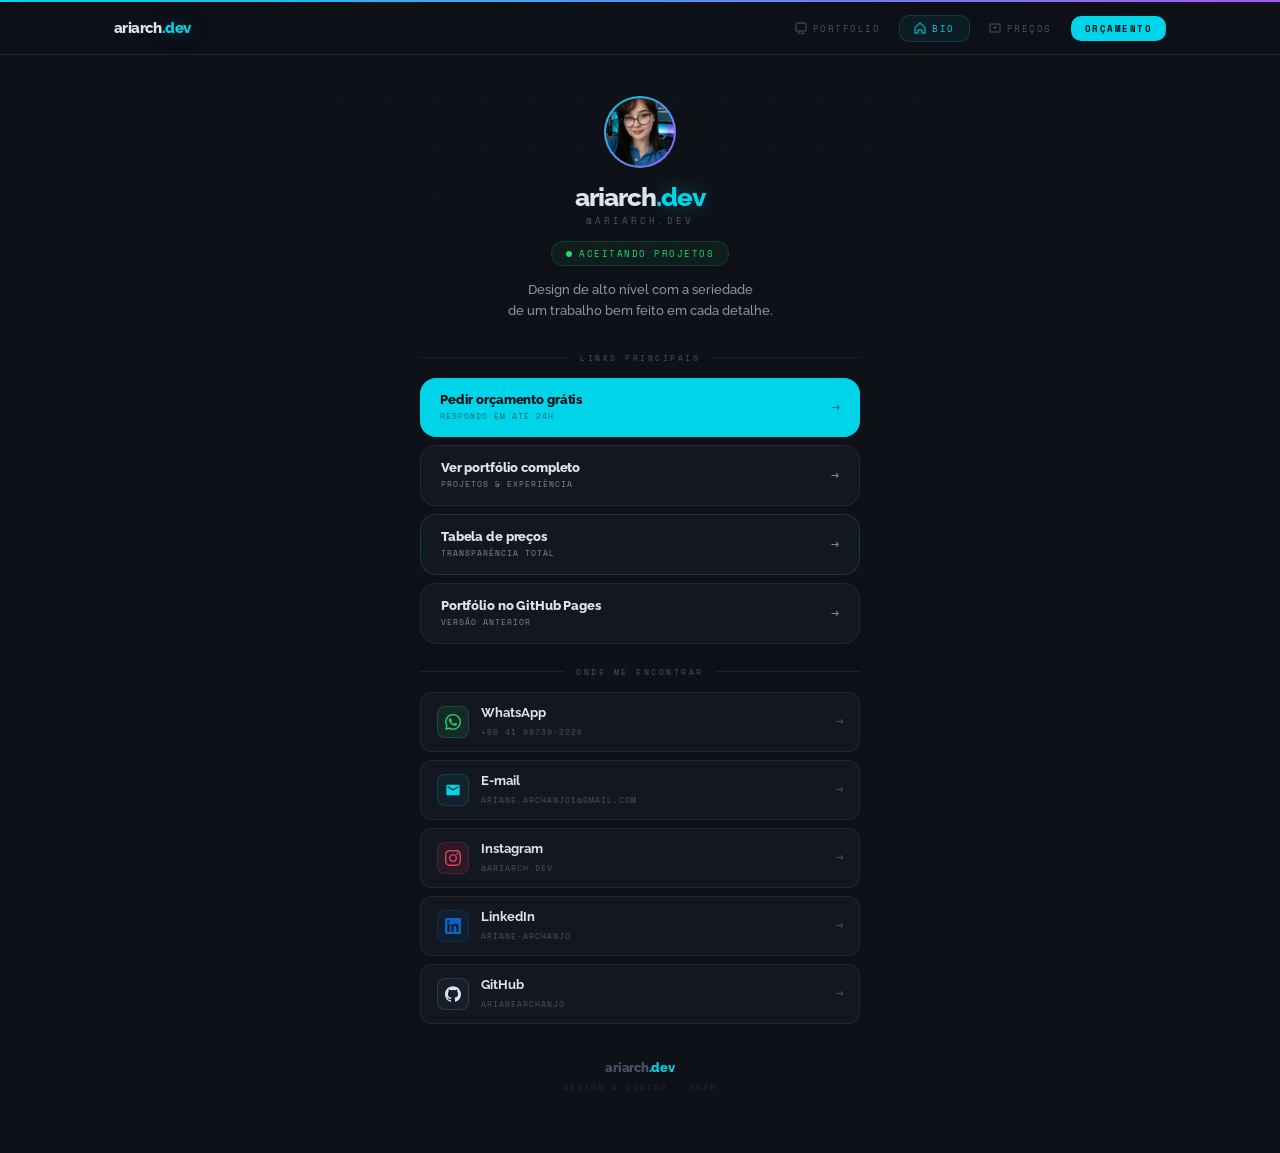
==== pages/bio.html @ aaab0194 "Initial commit" ====
<!DOCTYPE html>
<html lang="pt-BR">
<head>
<meta charset="UTF-8">
<meta name="viewport" content="width=device-width, initial-scale=1.0">
<title>ariarch.dev — Bio & Links</title>
<meta name="description" content="Ariane Archanjo — desenvolvedora front-end. Links, contatos e redes sociais.">
<link rel="preconnect" href="https://fonts.googleapis.com">
<link rel="preconnect" href="https://fonts.gstatic.com" crossorigin>
<link href="https://fonts.googleapis.com/css2?family=Raleway:wght@400;500;600;700;800&family=Space+Mono:ital,wght@0,400;0,700;1,400&display=swap" rel="stylesheet">
<link rel="stylesheet" href="../assets/css/shared.css">
<style>
.page {
  max-width: 480px;
  margin: 0 auto;
  padding: calc(54px + 2px + 40px) 20px 60px;
  position: relative; z-index: 1;
  min-height: 100vh;
  display: flex; flex-direction: column;
}

/* PROFILE */
.profile {
  text-align: center;
  padding-bottom: 8px;
  animation: up 0.5s var(--ease) both;
}
.avatar-ring {
  width: 72px; height: 72px; border-radius: 50%;
  background: linear-gradient(135deg, var(--cyan), var(--violet));
  padding: 2px; margin: 0 auto 16px;
  display: flex; align-items: center; justify-content: center;
}
.avatar-inner {
  width: 100%; height: 100%; border-radius: 50%;
  background: var(--bg2);
  display: flex; align-items: center; justify-content: center;
  font-family: var(--font-head); font-size: 22px; font-weight: 800;
  color: var(--cyan); letter-spacing: -0.04em;
}
.profile-name { font-family: var(--font-head); font-size: 26px; font-weight: 800; letter-spacing: -0.04em; color: var(--text); line-height: 1; margin-bottom: 4px; }
.profile-name .ext { color: var(--cyan); text-shadow: 0 0 24px rgba(0,212,232,0.4); }
.profile-handle { font-family: var(--font-mono); font-size: 9px; letter-spacing: 3px; text-transform: uppercase; color: var(--text-mute); margin-bottom: 14px; }
.status-pill {
  display: inline-flex; align-items: center; gap: 7px;
  background: var(--green-bg); border: 1px solid var(--green-bd);
  padding: 5px 14px; border-radius: 50px;
  font-family: var(--font-mono); font-size: 9px; letter-spacing: 1.5px; text-transform: uppercase;
  color: var(--green); margin-bottom: 14px;
}
.pulse { width: 6px; height: 6px; background: var(--green); border-radius: 50%; animation: blink 2s ease-in-out infinite; }
@keyframes blink { 0%,100%{box-shadow:0 0 0 0 rgba(34,217,112,0.5)} 50%{box-shadow:0 0 0 5px rgba(34,217,112,0)} }
.profile-tagline { font-family: var(--font-head); font-size: 13px; font-weight: 500; color: var(--text-dim); line-height: 1.6; }

/* SEP */
.sep { display: flex; align-items: center; gap: 12px; margin: 22px 0 14px; animation: up 0.5s var(--ease) 0.08s both; }
.sep::before, .sep::after { content: ''; flex: 1; height: 1px; background: var(--border); }
.sep-label { font-family: var(--font-mono); font-size: 8px; letter-spacing: 2.5px; text-transform: uppercase; color: var(--text-mute); white-space: nowrap; }

/* CTAS */
.ctas { display: flex; flex-direction: column; gap: 8px; margin-bottom: 0; animation: up 0.5s var(--ease) 0.12s both; }
.btn-link {
  display: flex; align-items: center; justify-content: space-between;
  padding: 15px 20px; border-radius: 16px; text-decoration: none; border: none;
  font-family: var(--font-head);
  transition: transform 0.18s var(--ease), box-shadow 0.18s; cursor: pointer;
}
.btn-link:active { transform: scale(0.98) !important; }
.btn-primary   { background: var(--cyan); color: #08111a; }
.btn-primary:hover   { transform: translateY(-2px); box-shadow: 0 8px 30px var(--cyan-glow); }
.btn-secondary { background: var(--bg2); border: 1px solid var(--violet-bd); color: var(--text); }
.btn-secondary:hover { transform: translateY(-2px); background: var(--violet-bg); }
.btn-green     { background: var(--bg2); border: 1px solid var(--green-bd); color: var(--text); }
.btn-green:hover     { transform: translateY(-2px); background: var(--green-bg); }
.btn-dim       { background: var(--bg2); border: 1px solid var(--border); color: var(--text); }
.btn-dim:hover       { transform: translateY(-2px); border-color: var(--cyan-bd); background: var(--cyan-bg); }
.btn-inner { display: flex; flex-direction: column; gap: 1px; }
.btn-title { font-size: 13px; font-weight: 800; letter-spacing: -0.01em; line-height: 1; }
.btn-sub { font-family: var(--font-mono); font-size: 8px; font-weight: 400; letter-spacing: 1px; text-transform: uppercase; opacity: 0.55; margin-top: 3px; }
.btn-arrow { font-family: var(--font-mono); font-size: 13px; opacity: 0.6; flex-shrink: 0; }

/* SOCIALS */
.socials-section { animation: up 0.5s var(--ease) 0.16s both; }
.socials-grid { display: grid; grid-template-columns: repeat(4, 1fr); gap: 8px; }
.soc {
  aspect-ratio: 1;
  background: var(--bg2); border: 1px solid var(--border);
  display: flex; flex-direction: column; align-items: center; justify-content: center; gap: 5px;
  text-decoration: none; color: var(--text-mute);
  transition: border-color 0.2s, color 0.2s, transform 0.18s, background 0.2s;
  border-radius: 14px;
}
.soc:hover { color: var(--cyan); border-color: var(--cyan-bd); background: var(--cyan-bg); transform: translateY(-3px); }
.soc svg { width: 18px; height: 18px; fill: currentColor; }
.soc span { font-family: var(--font-mono); font-size: 7px; letter-spacing: 1px; text-transform: uppercase; opacity: 0.7; }

/* CONTACT LIST */
.contact-list { display: flex; flex-direction: column; gap: 8px; animation: up 0.5s var(--ease) 0.2s both; }
.contact-row {
  display: flex; align-items: center; gap: 12px;
  background: var(--bg2); border: 1px solid var(--border);
  border-radius: 12px; padding: 12px 16px; text-decoration: none;
  transition: border-color 0.2s, background 0.2s, transform 0.18s;
}
.contact-row:hover { border-color: var(--cyan-bd); background: var(--cyan-bg); transform: translateX(4px); }
.contact-icon { width: 32px; height: 32px; flex-shrink: 0; border-radius: 8px; display: flex; align-items: center; justify-content: center; }
.contact-icon.wa   { background: rgba(34,217,112,0.10); color: #22d970; border: 1px solid rgba(34,217,112,0.2); }
.contact-icon.mail { background: var(--cyan-bg); color: var(--cyan); border: 1px solid var(--cyan-bd); }
.contact-icon.li   { background: rgba(10,102,194,0.10); color: #0a66c2; border: 1px solid rgba(10,102,194,0.2); }
.contact-icon.gh   { background: var(--bg3); color: var(--text); border: 1px solid var(--border-hi); }
.contact-icon.ig   { background: rgba(228,64,95,0.10); color: #e4405f; border: 1px solid rgba(228,64,95,0.2); }
.contact-text { flex: 1; }
.contact-text strong { display: block; font-family: var(--font-head); font-size: 13px; font-weight: 700; color: var(--text); }
.contact-text span { font-family: var(--font-mono); font-size: 8px; color: var(--text-mute); letter-spacing: 1px; text-transform: uppercase; }
.contact-arrow { font-family: var(--font-mono); font-size: 12px; color: var(--text-mute); transition: color 0.2s, transform 0.2s; }
.contact-row:hover .contact-arrow { color: var(--cyan); transform: translateX(3px); }

/* FOOTER */
.footer { margin-top: auto; padding-top: 36px; display: flex; flex-direction: column; align-items: center; gap: 6px; text-align: center; animation: up 0.5s var(--ease) 0.28s both; }
.footer-logo { font-family: var(--font-head); font-size: 13px; font-weight: 800; letter-spacing: -0.02em; color: var(--text-mute); }
.footer-logo .ext { color: var(--cyan); }
.footer-note { font-family: var(--font-mono); font-size: 8px; letter-spacing: 2px; text-transform: uppercase; color: var(--text-mute); opacity: 0.4; }

@keyframes up { from{opacity:0;transform:translateY(14px)} to{opacity:1;transform:translateY(0)} }
</style>
</head>
<body>

<nav class="site-nav" role="navigation" aria-label="Navegação principal">
  <div class="site-nav__inner">
    <a href="../index.html" class="site-nav__logo">ariarch<span class="ext">.dev</span></a>
    <ul class="site-nav__links" id="navLinks" role="list">
      <li><a href="../index.html" data-page="portfolio"><svg class="nav-icon" viewBox="0 0 12 12" fill="none" stroke="currentColor" stroke-width="1.4"><rect x="1" y="1" width="10" height="8" rx="1"/><path d="M4 10v2M8 10v2M2 12h8"/></svg>Portfólio</a></li>
      <li><a href="bio.html" data-page="bio.html"><svg class="nav-icon" viewBox="0 0 12 12" fill="none" stroke="currentColor" stroke-width="1.4"><path d="M1 5.5L6 1l5 4.5V11H8V8H4v3H1z"/></svg>Bio</a></li>
      <li><a href="precos.html" data-page="precos.html"><svg class="nav-icon" viewBox="0 0 12 12" fill="none" stroke="currentColor" stroke-width="1.4"><rect x="1" y="2" width="10" height="8" rx="1"/><path d="M4 5.5h4M6 4v3"/></svg>Preços</a></li>
      <li><a href="https://wa.me/5541997392226?text=Oi!%20Vi%20seu%20Instagram%20e%20quero%20um%20orçamento" class="site-nav__cta" target="_blank" rel="noopener">Orçamento</a></li>
    </ul>
    <button class="site-nav__hamburger" id="navHamburger" aria-label="Menu" aria-expanded="false">
      <span></span><span></span><span></span>
    </button>
  </div>
</nav>

<div class="page">

  <div class="profile">
    <div class="avatar-ring"><img src="../assets/img/perfil.jpeg" alt="Ariane Archanjo" class="avatar-inner" style="object-fit: cover;"></div>
    <div class="profile-name">ariarch<span class="ext">.dev</span></div>
    <div class="profile-handle">@ariarch.dev</div>
    <div class="status-pill"><div class="pulse"></div>aceitando projetos</div>
    <p class="profile-tagline">Design de alto nível com a seriedade<br>de um trabalho bem feito em cada detalhe.</p>
  </div>

  <div class="sep"><span class="sep-label">links principais</span></div>
  <div class="ctas">
    <a href="https://wa.me/5541997392226?text=Oi!%20Vi%20seu%20Instagram%20e%20quero%20um%20orçamento" class="btn-link btn-primary" target="_blank" rel="noopener">
      <div class="btn-inner"><span class="btn-title">Pedir orçamento grátis</span><span class="btn-sub">respondo em até 24h</span></div>
      <span class="btn-arrow">→</span>
    </a>
    <a href="../index.html" class="btn-link btn-secondary">
      <div class="btn-inner"><span class="btn-title">Ver portfólio completo</span><span class="btn-sub">projetos & experiência</span></div>
      <span class="btn-arrow">→</span>
    </a>
    <a href="precos.html" class="btn-link btn-green">
      <div class="btn-inner"><span class="btn-title">Tabela de preços</span><span class="btn-sub">transparência total</span></div>
      <span class="btn-arrow">→</span>
    </a>
    <a href="https://arianearchanjo.github.io/portifolio-ariane/" class="btn-link btn-dim" target="_blank" rel="noopener">
      <div class="btn-inner"><span class="btn-title">Portfólio no GitHub Pages</span><span class="btn-sub">versão anterior</span></div>
      <span class="btn-arrow">→</span>
    </a>
  </div>

  <div class="sep"><span class="sep-label">onde me encontrar</span></div>
  <div class="contact-list">
    <a href="https://wa.me/5541997392226" class="contact-row" target="_blank" rel="noopener">
      <div class="contact-icon wa"><svg width="16" height="16" viewBox="0 0 24 24" fill="currentColor"><path d="M17.472 14.382c-.297-.149-1.758-.867-2.03-.967-.273-.099-.471-.148-.67.15-.197.297-.767.966-.94 1.164-.173.199-.347.223-.644.075-.297-.15-1.255-.463-2.39-1.475-.883-.788-1.48-1.761-1.653-2.059-.173-.297-.018-.458.13-.606.134-.133.298-.347.446-.52.149-.174.198-.298.298-.497.099-.198.05-.371-.025-.52-.075-.149-.669-1.612-.916-2.207-.242-.579-.487-.5-.669-.51-.173-.008-.371-.01-.57-.01-.198 0-.52.074-.792.372-.272.297-1.04 1.016-1.04 2.479 0 1.462 1.065 2.875 1.213 3.074.149.198 2.096 3.2 5.077 4.487.709.306 1.262.489 1.694.625.712.227 1.36.195 1.871.118.571-.085 1.758-.719 2.006-1.413.248-.694.248-1.289.173-1.413-.074-.124-.272-.198-.57-.347m-5.421 7.403h-.004a9.87 9.87 0 01-5.031-1.378l-.361-.214-3.741.982.998-3.648-.235-.374a9.86 9.86 0 01-1.51-5.26c.001-5.45 4.436-9.884 9.888-9.884 2.64 0 5.122 1.03 6.988 2.898a9.825 9.825 0 012.893 6.994c-.003 5.45-4.437 9.884-9.885 9.884m8.413-18.297A11.815 11.815 0 0012.05 0C5.495 0 .16 5.335.157 11.892c0 2.096.547 4.142 1.588 5.945L.057 24l6.305-1.654a11.882 11.882 0 005.683 1.448h.005c6.554 0 11.89-5.335 11.893-11.893a11.821 11.821 0 00-3.48-8.413z"/></svg></div>
      <div class="contact-text"><strong>WhatsApp</strong><span>+55 41 99739-2226</span></div>
      <span class="contact-arrow">→</span>
    </a>
    <a href="mailto:ariane.archanjo1@gmail.com" class="contact-row">
      <div class="contact-icon mail"><svg width="16" height="16" viewBox="0 0 24 24" fill="currentColor"><path d="M20 4H4c-1.1 0-2 .9-2 2v12c0 1.1.9 2 2 2h16c1.1 0 2-.9 2-2V6c0-1.1-.9-2-2-2zm0 4l-8 5-8-5V6l8 5 8-5v2z"/></svg></div>
      <div class="contact-text"><strong>E-mail</strong><span>ariane.archanjo1@gmail.com</span></div>
      <span class="contact-arrow">→</span>
    </a>
    <a href="https://instagram.com/ariarch.dev" class="contact-row" target="_blank" rel="noopener">
      <div class="contact-icon ig"><svg width="16" height="16" viewBox="0 0 24 24" fill="currentColor"><path d="M12 2.163c3.204 0 3.584.012 4.85.07 3.252.148 4.771 1.691 4.919 4.919.058 1.265.069 1.645.069 4.849 0 3.205-.012 3.584-.069 4.849-.149 3.225-1.664 4.771-4.919 4.919-1.266.058-1.644.07-4.85.07-3.204 0-3.584-.012-4.849-.07-3.26-.149-4.771-1.699-4.919-4.92-.058-1.265-.07-1.644-.07-4.849 0-3.204.013-3.583.07-4.849.149-3.227 1.664-4.771 4.919-4.919 1.266-.057 1.645-.069 4.849-.069zm0-2.163c-3.259 0-3.667.014-4.947.072-4.358.2-6.78 2.618-6.98 6.98-.059 1.281-.073 1.689-.073 4.948 0 3.259.014 3.668.072 4.948.2 4.358 2.618 6.78 6.98 6.98 1.281.058 1.689.072 4.948.072 3.259 0 3.668-.014 4.948-.072 4.354-.2 6.782-2.618 6.979-6.98.059-1.28.073-1.689.073-4.948 0-3.259-.014-3.667-.072-4.947-.196-4.354-2.617-6.78-6.979-6.98-1.281-.059-1.69-.073-4.949-.073zm0 5.838c-3.403 0-6.162 2.759-6.162 6.162s2.759 6.163 6.162 6.163 6.162-2.759 6.162-6.163c0-3.403-2.759-6.162-6.162-6.162zm0 10.162c-2.209 0-4-1.79-4-4 0-2.209 1.791-4 4-4s4 1.791 4 4c0 2.21-1.791 4-4 4zm6.406-11.845c-.796 0-1.441.645-1.441 1.44s.645 1.44 1.441 1.44c.795 0 1.439-.645 1.439-1.44s-.644-1.44-1.439-1.44z"/></svg></div>
      <div class="contact-text"><strong>Instagram</strong><span>@ariarch.dev</span></div>
      <span class="contact-arrow">→</span>
    </a>
    <a href="https://www.linkedin.com/in/ariane-archanjo/" class="contact-row" target="_blank" rel="noopener">
      <div class="contact-icon li"><svg width="16" height="16" viewBox="0 0 24 24" fill="currentColor"><path d="M20.447 20.452h-3.554v-5.569c0-1.328-.027-3.037-1.852-3.037-1.853 0-2.136 1.445-2.136 2.939v5.667H9.351V9h3.414v1.561h.046c.477-.9 1.637-1.85 3.37-1.85 3.601 0 4.267 2.37 4.267 5.455v6.286zM5.337 7.433c-1.144 0-2.063-.926-2.063-2.065 0-1.138.92-2.063 2.063-2.063 1.14 0 2.064.925 2.064 2.063 0 1.139-.925 2.065-2.064 2.065zm1.782 13.019H3.555V9h3.564v11.452zM22.225 0H1.771C.792 0 0 .774 0 1.729v20.542C0 23.227.792 24 1.771 24h20.451C23.2 24 24 23.227 24 22.271V1.729C24 .774 23.2 0 22.222 0h.003z"/></svg></div>
      <div class="contact-text"><strong>LinkedIn</strong><span>ariane-archanjo</span></div>
      <span class="contact-arrow">→</span>
    </a>
    <a href="https://github.com/arianearchanjo" class="contact-row" target="_blank" rel="noopener">
      <div class="contact-icon gh"><svg width="16" height="16" viewBox="0 0 24 24" fill="currentColor"><path d="M12 .297c-6.63 0-12 5.373-12 12 0 5.303 3.438 9.8 8.205 11.385.6.113.82-.258.82-.577 0-.285-.01-1.04-.015-2.04-3.338.724-4.042-1.61-4.042-1.61C4.422 18.07 3.633 17.7 3.633 17.7c-1.087-.744.084-.729.084-.729 1.205.084 1.838 1.236 1.838 1.236 1.07 1.835 2.809 1.305 3.495.998.108-.776.417-1.305.76-1.605-2.665-.3-5.466-1.332-5.466-5.93 0-1.31.465-2.38 1.235-3.22-.135-.303-.54-1.523.105-3.176 0 0 1.005-.322 3.3 1.23.96-.267 1.98-.399 3-.405 1.02.006 2.04.138 3 .405 2.28-1.552 3.285-1.23 3.285-1.23.645 1.653.24 2.873.12 3.176.765.84 1.23 1.91 1.23 3.22 0 4.61-2.805 5.625-5.475 5.92.42.36.81 1.096.81 2.22 0 1.606-.015 2.896-.015 3.286 0 .315.21.69.825.57C20.565 22.092 24 17.592 24 12.297c0-6.627-5.373-12-12-12"/></svg></div>
      <div class="contact-text"><strong>GitHub</strong><span>arianearchanjo</span></div>
      <span class="contact-arrow">→</span>
    </a>
  </div>

  <footer class="footer">
    <div class="footer-logo">ariarch<span class="ext">.dev</span></div>
    <div class="footer-note">design & código · 2026</div>
  </footer>
</div>

<script src="../assets/js/shared-nav.js"></script>
</body>
</html>
---- assets/css/shared.css ----
/* ============================================================
   ARIARCH.DEV — shared.css
   Navegação compartilhada + variáveis brand kit unificadas
   ============================================================ */

/* ── BRAND TOKENS (unificados) ── */
:root {
  --bg:        #0e1117;
  --bg2:       #131720;
  --bg3:       #171d29;
  --border:    rgba(255,255,255,0.07);
  --border-hi: rgba(255,255,255,0.12);
  --cyan:      #00d4e8;
  --cyan-bg:   rgba(0,212,232,0.06);
  --cyan-bd:   rgba(0,212,232,0.18);
  --cyan-glow: rgba(0,212,232,0.20);
  --violet:    #a855f7;
  --violet-bg: rgba(168,85,247,0.06);
  --violet-bd: rgba(168,85,247,0.18);
  --text:      #dde4ee;
  --text-dim:  #8898aa;
  --text-mute: #4a5568;
  --green:     #22d970;
  --green-bg:  rgba(34,217,112,0.06);
  --green-bd:  rgba(34,217,112,0.20);

  --font-head: 'Raleway', sans-serif;
  --font-mono: 'Space Mono', monospace;
  --ease:      cubic-bezier(0.16,1,0.3,1);
  --radius:    16px;
}

/* ── GLOBAL RESET ── */
*, *::before, *::after { box-sizing: border-box; margin: 0; padding: 0; }
html { scroll-behavior: smooth; }
body {
  font-family: var(--font-head);
  background: var(--bg);
  color: var(--text);
  -webkit-font-smoothing: antialiased;
  overflow-x: hidden;
}
::selection { background: var(--cyan); color: var(--bg); }
a { text-decoration: none; color: inherit; }

/* ── SUBTLE GRID ── */
body::before {
  content: '';
  position: fixed; inset: 0; pointer-events: none; z-index: 0;
  background-image:
    linear-gradient(rgba(255,255,255,0.013) 1px, transparent 1px),
    linear-gradient(90deg, rgba(255,255,255,0.013) 1px, transparent 1px);
  background-size: 48px 48px;
  mask-image: radial-gradient(ellipse 80% 60% at 50% 0%, black 30%, transparent 100%);
  -webkit-mask-image: radial-gradient(ellipse 80% 60% at 50% 0%, black 30%, transparent 100%);
}

/* ── TOP ACCENT LINE ── */
body::after {
  content: '';
  position: fixed; top: 0; left: 0; right: 0;
  height: 2px;
  background: linear-gradient(90deg, var(--cyan), var(--violet));
  z-index: 1000;
}

/* ── SCROLLBAR ── */
::-webkit-scrollbar { width: 3px; }
::-webkit-scrollbar-track { background: var(--bg); }
::-webkit-scrollbar-thumb { background: var(--cyan); border-radius: 99px; }

/* ──────────────────────────────────────────────
   SITE NAV — presente em todas as páginas
   ────────────────────────────────────────────── */
.site-nav {
  position: fixed;
  top: 0; left: 0; right: 0;
  z-index: 500;
  padding: 0;
  /* glass */
  background: rgba(14,17,23,0.80);
  backdrop-filter: blur(16px);
  -webkit-backdrop-filter: blur(16px);
  border-bottom: 1px solid var(--border);
  /* pushed down by the 2px accent line */
  margin-top: 2px;
}

.site-nav__inner {
  max-width: 1100px;
  margin: 0 auto;
  padding: 0 1.5rem;
  height: 52px;
  display: flex;
  align-items: center;
  justify-content: space-between;
  position: relative;
  z-index: 1;
}

/* Logo */
.site-nav__logo {
  font-family: var(--font-head);
  font-size: 15px;
  font-weight: 800;
  letter-spacing: -0.04em;
  color: var(--text);
  white-space: nowrap;
}
.site-nav__logo .ext { color: var(--cyan); text-shadow: 0 0 20px rgba(0,212,232,0.35); }

/* Links */
.site-nav__links {
  display: flex;
  align-items: center;
  gap: 4px;
  list-style: none;
}

.site-nav__links a {
  display: flex;
  align-items: center;
  gap: 6px;
  padding: 6px 14px;
  border-radius: 10px;
  font-family: var(--font-mono);
  font-size: 9px;
  letter-spacing: 1.5px;
  text-transform: uppercase;
  color: var(--text-mute);
  transition: color 0.2s, background 0.2s, border-color 0.2s;
  border: 1px solid transparent;
  white-space: nowrap;
}

.site-nav__links a:hover {
  color: var(--text);
  background: var(--bg2);
  border-color: var(--border);
}

.site-nav__links a.active {
  color: var(--cyan);
  background: var(--cyan-bg);
  border-color: var(--cyan-bd);
}

.site-nav__links a .nav-icon {
  width: 12px; height: 12px;
  opacity: 0.7;
  flex-shrink: 0;
}

/* CTA pill */
.site-nav__cta {
  display: flex;
  align-items: center;
  gap: 6px;
  padding: 7px 16px;
  background: var(--cyan);
  color: #08111a !important;
  border-radius: 10px;
  font-family: var(--font-mono);
  font-size: 9px;
  font-weight: 700;
  letter-spacing: 1.5px;
  text-transform: uppercase;
  border: none !important;
  transition: opacity 0.2s, transform 0.18s var(--ease), box-shadow 0.18s !important;
}

.site-nav__cta:hover {
  opacity: 0.9;
  transform: translateY(-1px) !important;
  box-shadow: 0 6px 20px var(--cyan-glow) !important;
  background: var(--cyan) !important;
  color: #08111a !important;
}

/* Mobile hamburger */
.site-nav__hamburger {
  display: none;
  flex-direction: column;
  justify-content: center;
  gap: 4px;
  width: 32px; height: 32px;
  background: none;
  border: 1px solid var(--border);
  border-radius: 8px;
  cursor: pointer;
  padding: 6px;
  transition: border-color 0.2s;
}
.site-nav__hamburger span {
  display: block;
  height: 1px;
  background: var(--text-dim);
  border-radius: 99px;
  transition: transform 0.3s var(--ease), opacity 0.3s, width 0.3s;
  transform-origin: center;
}
.site-nav__hamburger.open { border-color: var(--cyan-bd); }
.site-nav__hamburger.open span:nth-child(1) { transform: translateY(5px) rotate(45deg); }
.site-nav__hamburger.open span:nth-child(2) { opacity: 0; }
.site-nav__hamburger.open span:nth-child(3) { transform: translateY(-5px) rotate(-45deg); }

/* Mobile menu */
@media (max-width: 640px) {
  .site-nav__hamburger { display: flex; }
  .site-nav__links {
    position: fixed;
    top: 54px; left: 0; right: 0;
    background: rgba(14,17,23,0.97);
    backdrop-filter: blur(16px);
    border-bottom: 1px solid var(--border);
    flex-direction: column;
    align-items: stretch;
    padding: 12px 16px 20px;
    gap: 4px;
    transform: translateY(-110%);
    opacity: 0;
    pointer-events: none;
    transition: transform 0.4s var(--ease), opacity 0.3s;
  }
  .site-nav__links.open {
    transform: none;
    opacity: 1;
    pointer-events: auto;
  }
  .site-nav__links a { padding: 11px 14px; font-size: 10px; }
  .site-nav__cta { justify-content: center; }
}

/* Breadcrumb / page title strip */
.page-strip {
  padding-top: calc(54px + 2px + 20px);
}
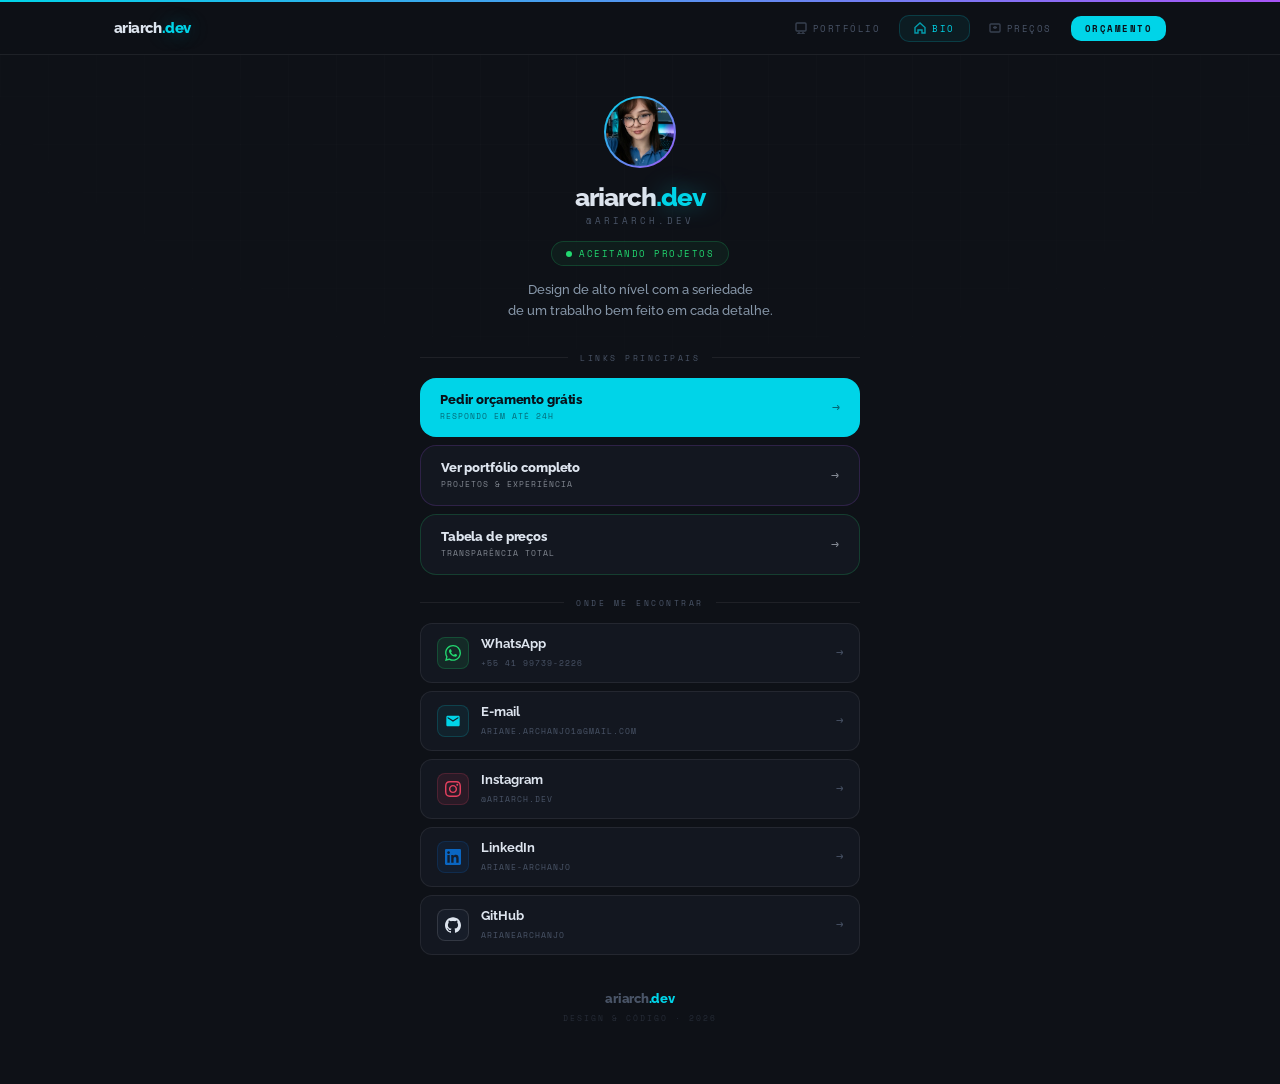
==== commit 05aaee93: "Remove old GitHub Pages portfolio link from bio Removed link to previous GitHub Pages portfolio." ====
--- a/pages/bio.html
+++ b/pages/bio.html
@@ -165,10 +165,6 @@
       <div class="btn-inner"><span class="btn-title">Tabela de preços</span><span class="btn-sub">transparência total</span></div>
       <span class="btn-arrow">→</span>
     </a>
-    <a href="https://arianearchanjo.github.io/portifolio-ariane/" class="btn-link btn-dim" target="_blank" rel="noopener">
-      <div class="btn-inner"><span class="btn-title">Portfólio no GitHub Pages</span><span class="btn-sub">versão anterior</span></div>
-      <span class="btn-arrow">→</span>
-    </a>
   </div>
 
   <div class="sep"><span class="sep-label">onde me encontrar</span></div>
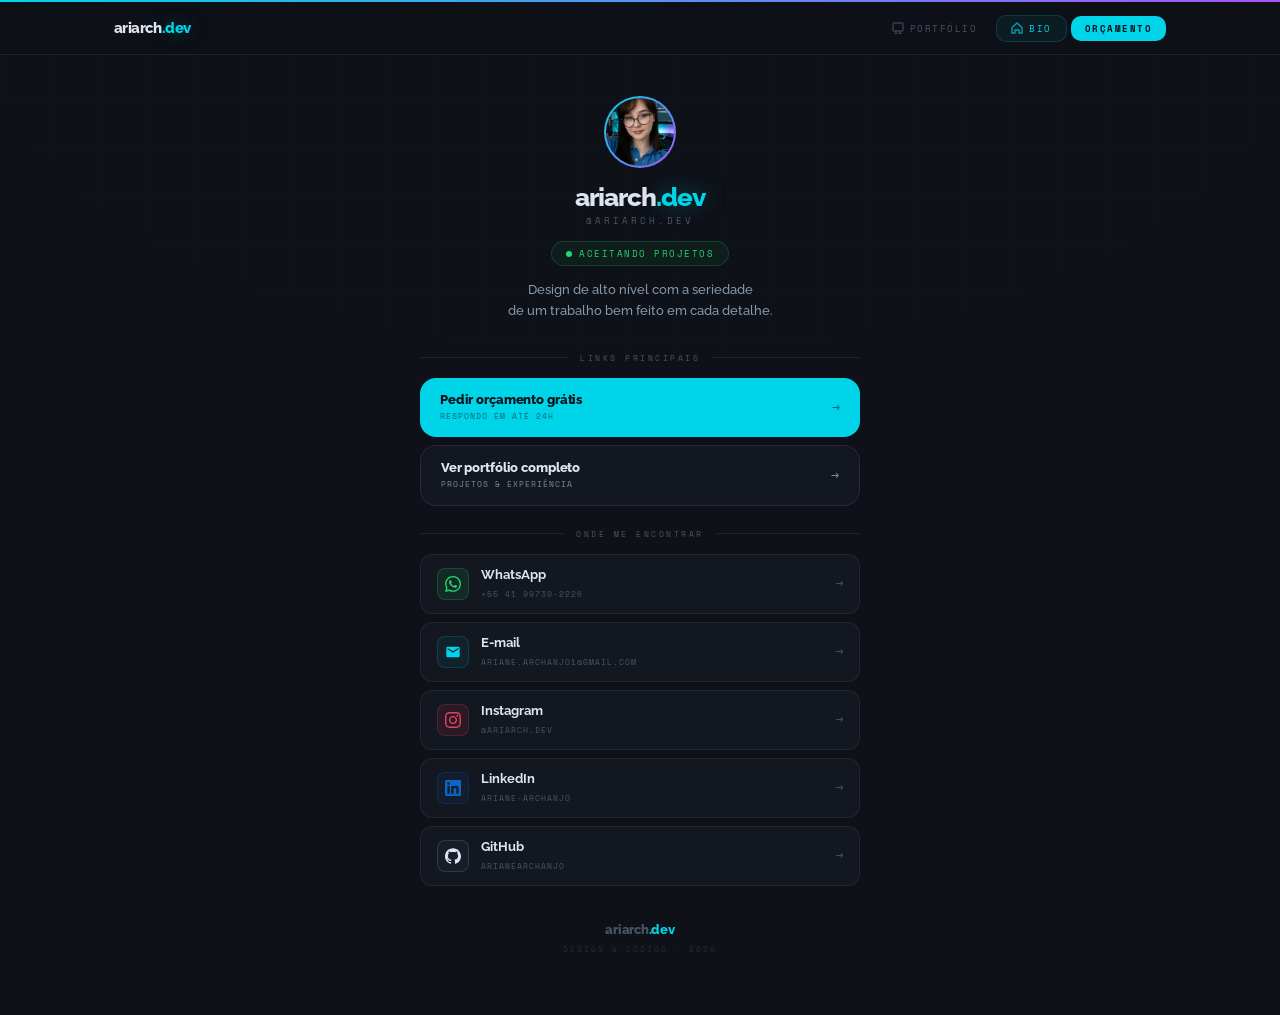
==== commit 66e8184f: "." ====
--- a/pages/bio.html
+++ b/pages/bio.html
@@ -5,6 +5,7 @@
 <meta name="viewport" content="width=device-width, initial-scale=1.0">
 <title>ariarch.dev — Bio & Links</title>
 <meta name="description" content="Ariane Archanjo — desenvolvedora front-end. Links, contatos e redes sociais.">
+<link rel="icon" href="../assets/img/icon.png" type="image/png">
 <link rel="preconnect" href="https://fonts.googleapis.com">
 <link rel="preconnect" href="https://fonts.gstatic.com" crossorigin>
 <link href="https://fonts.googleapis.com/css2?family=Raleway:wght@400;500;600;700;800&family=Space+Mono:ital,wght@0,400;0,700;1,400&display=swap" rel="stylesheet">
@@ -132,7 +133,7 @@
     <ul class="site-nav__links" id="navLinks" role="list">
       <li><a href="../index.html" data-page="portfolio"><svg class="nav-icon" viewBox="0 0 12 12" fill="none" stroke="currentColor" stroke-width="1.4"><rect x="1" y="1" width="10" height="8" rx="1"/><path d="M4 10v2M8 10v2M2 12h8"/></svg>Portfólio</a></li>
       <li><a href="bio.html" data-page="bio.html"><svg class="nav-icon" viewBox="0 0 12 12" fill="none" stroke="currentColor" stroke-width="1.4"><path d="M1 5.5L6 1l5 4.5V11H8V8H4v3H1z"/></svg>Bio</a></li>
-      <li><a href="precos.html" data-page="precos.html"><svg class="nav-icon" viewBox="0 0 12 12" fill="none" stroke="currentColor" stroke-width="1.4"><rect x="1" y="2" width="10" height="8" rx="1"/><path d="M4 5.5h4M6 4v3"/></svg>Preços</a></li>
+      <!-- <li><a href="precos.html" data-page="precos.html"><svg class="nav-icon" viewBox="0 0 12 12" fill="none" stroke="currentColor" stroke-width="1.4"><rect x="1" y="2" width="10" height="8" rx="1"/><path d="M4 5.5h4M6 4v3"/></svg>Preços</a></li> -->
       <li><a href="https://wa.me/5541997392226?text=Oi!%20Vi%20seu%20Instagram%20e%20quero%20um%20orçamento" class="site-nav__cta" target="_blank" rel="noopener">Orçamento</a></li>
     </ul>
     <button class="site-nav__hamburger" id="navHamburger" aria-label="Menu" aria-expanded="false">
@@ -161,10 +162,10 @@
       <div class="btn-inner"><span class="btn-title">Ver portfólio completo</span><span class="btn-sub">projetos & experiência</span></div>
       <span class="btn-arrow">→</span>
     </a>
-    <a href="precos.html" class="btn-link btn-green">
+    <!-- <a href="precos.html" class="btn-link btn-green">
       <div class="btn-inner"><span class="btn-title">Tabela de preços</span><span class="btn-sub">transparência total</span></div>
       <span class="btn-arrow">→</span>
-    </a>
+    </a> -->
   </div>
 
   <div class="sep"><span class="sep-label">onde me encontrar</span></div>
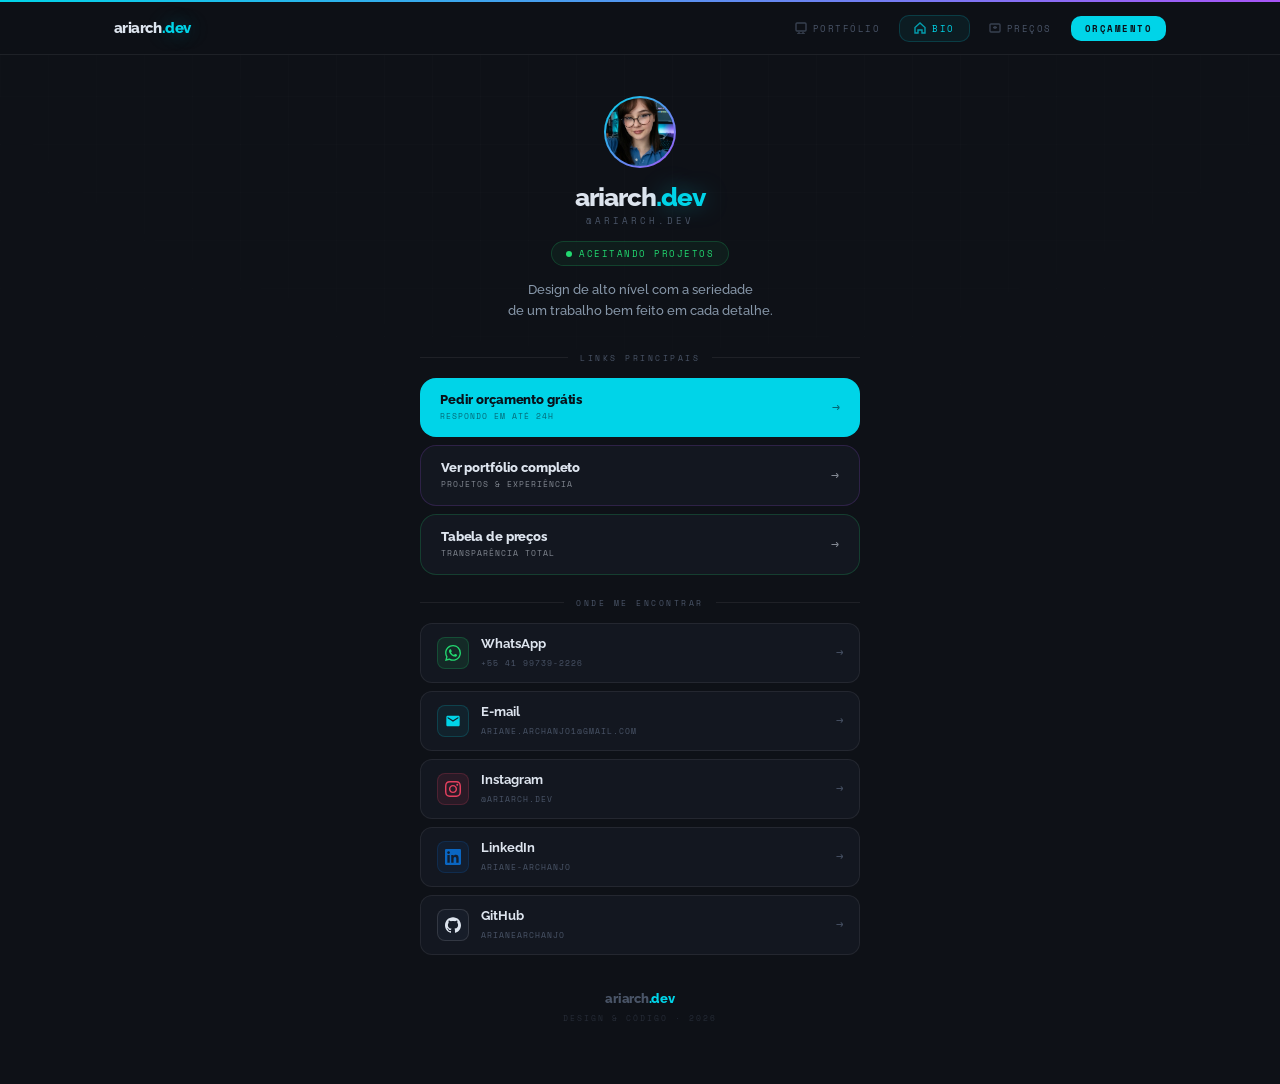
==== commit 6f087a0d: "feat: atualizar valores e promoção na página de preços e habilitar links de acesso" ====
--- a/pages/bio.html
+++ b/pages/bio.html
@@ -133,7 +133,7 @@
     <ul class="site-nav__links" id="navLinks" role="list">
       <li><a href="../index.html" data-page="portfolio"><svg class="nav-icon" viewBox="0 0 12 12" fill="none" stroke="currentColor" stroke-width="1.4"><rect x="1" y="1" width="10" height="8" rx="1"/><path d="M4 10v2M8 10v2M2 12h8"/></svg>Portfólio</a></li>
       <li><a href="bio.html" data-page="bio.html"><svg class="nav-icon" viewBox="0 0 12 12" fill="none" stroke="currentColor" stroke-width="1.4"><path d="M1 5.5L6 1l5 4.5V11H8V8H4v3H1z"/></svg>Bio</a></li>
-      <!-- <li><a href="precos.html" data-page="precos.html"><svg class="nav-icon" viewBox="0 0 12 12" fill="none" stroke="currentColor" stroke-width="1.4"><rect x="1" y="2" width="10" height="8" rx="1"/><path d="M4 5.5h4M6 4v3"/></svg>Preços</a></li> -->
+      <li><a href="precos.html" data-page="precos.html"><svg class="nav-icon" viewBox="0 0 12 12" fill="none" stroke="currentColor" stroke-width="1.4"><rect x="1" y="2" width="10" height="8" rx="1"/><path d="M4 5.5h4M6 4v3"/></svg>Preços</a></li>
       <li><a href="https://wa.me/5541997392226?text=Oi!%20Vi%20seu%20Instagram%20e%20quero%20um%20orçamento" class="site-nav__cta" target="_blank" rel="noopener">Orçamento</a></li>
     </ul>
     <button class="site-nav__hamburger" id="navHamburger" aria-label="Menu" aria-expanded="false">
@@ -162,10 +162,10 @@
       <div class="btn-inner"><span class="btn-title">Ver portfólio completo</span><span class="btn-sub">projetos & experiência</span></div>
       <span class="btn-arrow">→</span>
     </a>
-    <!-- <a href="precos.html" class="btn-link btn-green">
+    <a href="precos.html" class="btn-link btn-green">
       <div class="btn-inner"><span class="btn-title">Tabela de preços</span><span class="btn-sub">transparência total</span></div>
       <span class="btn-arrow">→</span>
-    </a> -->
+    </a>
   </div>
 
   <div class="sep"><span class="sep-label">onde me encontrar</span></div>
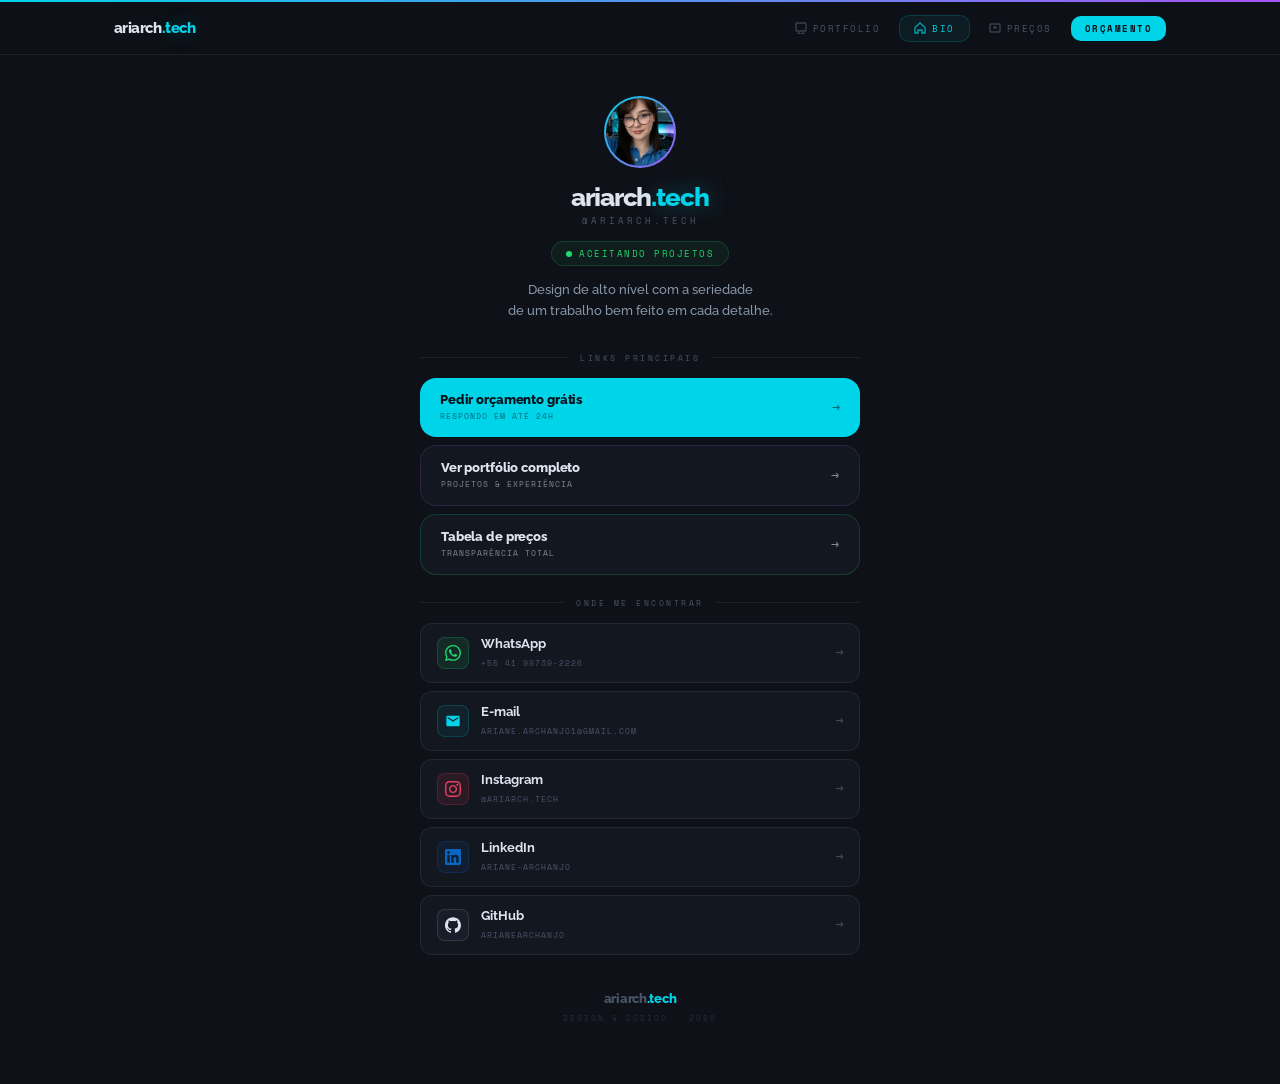
==== commit 775f4983: "." ====
--- a/pages/bio.html
+++ b/pages/bio.html
@@ -3,8 +3,10 @@
 <head>
 <meta charset="UTF-8">
 <meta name="viewport" content="width=device-width, initial-scale=1.0">
-<title>ariarch.dev — Bio & Links</title>
+<title>ariarch.tech — Bio & Links</title>
 <meta name="description" content="Ariane Archanjo — desenvolvedora front-end. Links, contatos e redes sociais.">
+<link rel="canonical" href="https://ariarch.tech/pages/bio.html" />
+<meta property="og:url" content="https://ariarch.tech/pages/bio.html" />
 <link rel="icon" href="../assets/img/icon.png" type="image/png">
 <link rel="preconnect" href="https://fonts.googleapis.com">
 <link rel="preconnect" href="https://fonts.gstatic.com" crossorigin>
@@ -129,7 +131,7 @@
 
 <nav class="site-nav" role="navigation" aria-label="Navegação principal">
   <div class="site-nav__inner">
-    <a href="../index.html" class="site-nav__logo">ariarch<span class="ext">.dev</span></a>
+    <a href="../index.html" class="site-nav__logo">ariarch<span class="ext">.tech</span></a>
     <ul class="site-nav__links" id="navLinks" role="list">
       <li><a href="../index.html" data-page="portfolio"><svg class="nav-icon" viewBox="0 0 12 12" fill="none" stroke="currentColor" stroke-width="1.4"><rect x="1" y="1" width="10" height="8" rx="1"/><path d="M4 10v2M8 10v2M2 12h8"/></svg>Portfólio</a></li>
       <li><a href="bio.html" data-page="bio.html"><svg class="nav-icon" viewBox="0 0 12 12" fill="none" stroke="currentColor" stroke-width="1.4"><path d="M1 5.5L6 1l5 4.5V11H8V8H4v3H1z"/></svg>Bio</a></li>
@@ -146,8 +148,8 @@
 
   <div class="profile">
     <div class="avatar-ring"><img src="../assets/img/perfil.jpeg" alt="Ariane Archanjo" class="avatar-inner" style="object-fit: cover;"></div>
-    <div class="profile-name">ariarch<span class="ext">.dev</span></div>
-    <div class="profile-handle">@ariarch.dev</div>
+    <div class="profile-name">ariarch<span class="ext">.tech</span></div>
+    <div class="profile-handle">@ariarch.tech</div>
     <div class="status-pill"><div class="pulse"></div>aceitando projetos</div>
     <p class="profile-tagline">Design de alto nível com a seriedade<br>de um trabalho bem feito em cada detalhe.</p>
   </div>
@@ -180,9 +182,9 @@
       <div class="contact-text"><strong>E-mail</strong><span>ariane.archanjo1@gmail.com</span></div>
       <span class="contact-arrow">→</span>
     </a>
-    <a href="https://instagram.com/ariarch.dev" class="contact-row" target="_blank" rel="noopener">
+    <a href="https://instagram.com/ariarch.tech" class="contact-row" target="_blank" rel="noopener">
       <div class="contact-icon ig"><svg width="16" height="16" viewBox="0 0 24 24" fill="currentColor"><path d="M12 2.163c3.204 0 3.584.012 4.85.07 3.252.148 4.771 1.691 4.919 4.919.058 1.265.069 1.645.069 4.849 0 3.205-.012 3.584-.069 4.849-.149 3.225-1.664 4.771-4.919 4.919-1.266.058-1.644.07-4.85.07-3.204 0-3.584-.012-4.849-.07-3.26-.149-4.771-1.699-4.919-4.92-.058-1.265-.07-1.644-.07-4.849 0-3.204.013-3.583.07-4.849.149-3.227 1.664-4.771 4.919-4.919 1.266-.057 1.645-.069 4.849-.069zm0-2.163c-3.259 0-3.667.014-4.947.072-4.358.2-6.78 2.618-6.98 6.98-.059 1.281-.073 1.689-.073 4.948 0 3.259.014 3.668.072 4.948.2 4.358 2.618 6.78 6.98 6.98 1.281.058 1.689.072 4.948.072 3.259 0 3.668-.014 4.948-.072 4.354-.2 6.782-2.618 6.979-6.98.059-1.28.073-1.689.073-4.948 0-3.259-.014-3.667-.072-4.947-.196-4.354-2.617-6.78-6.979-6.98-1.281-.059-1.69-.073-4.949-.073zm0 5.838c-3.403 0-6.162 2.759-6.162 6.162s2.759 6.163 6.162 6.163 6.162-2.759 6.162-6.163c0-3.403-2.759-6.162-6.162-6.162zm0 10.162c-2.209 0-4-1.79-4-4 0-2.209 1.791-4 4-4s4 1.791 4 4c0 2.21-1.791 4-4 4zm6.406-11.845c-.796 0-1.441.645-1.441 1.44s.645 1.44 1.441 1.44c.795 0 1.439-.645 1.439-1.44s-.644-1.44-1.439-1.44z"/></svg></div>
-      <div class="contact-text"><strong>Instagram</strong><span>@ariarch.dev</span></div>
+      <div class="contact-text"><strong>Instagram</strong><span>@ariarch.tech</span></div>
       <span class="contact-arrow">→</span>
     </a>
     <a href="https://www.linkedin.com/in/ariane-archanjo/" class="contact-row" target="_blank" rel="noopener">
@@ -198,7 +200,7 @@
   </div>
 
   <footer class="footer">
-    <div class="footer-logo">ariarch<span class="ext">.dev</span></div>
+    <div class="footer-logo">ariarch<span class="ext">.tech</span></div>
     <div class="footer-note">design & código · 2026</div>
   </footer>
 </div>
--- a/assets/css/shared.css
+++ b/assets/css/shared.css
@@ -1,5 +1,5 @@
 /* ============================================================
-   ARIARCH.DEV — shared.css
+   ARIARCH.TECH — shared.css
    Navegação compartilhada + variáveis brand kit unificadas
    ============================================================ */
 
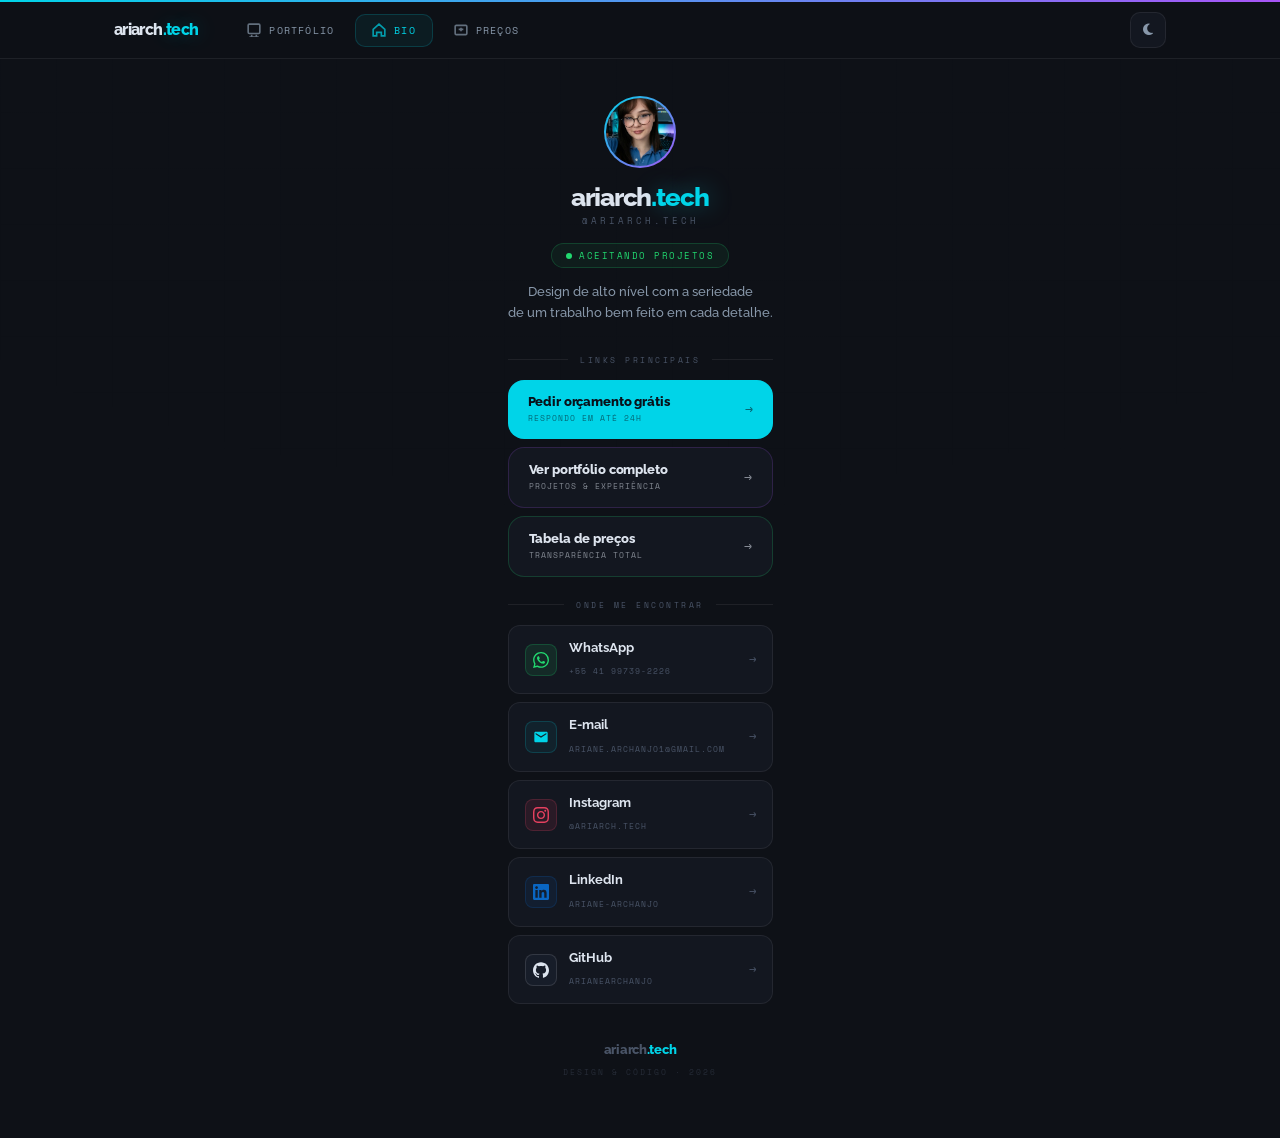
==== commit 26429de0: "." ====
--- a/pages/bio.html
+++ b/pages/bio.html
@@ -4,15 +4,54 @@
 <meta charset="UTF-8">
 <meta name="viewport" content="width=device-width, initial-scale=1.0">
 <title>ariarch.tech — Bio & Links</title>
-<meta name="description" content="Ariane Archanjo — desenvolvedora front-end. Links, contatos e redes sociais.">
+<meta name="description" content="Ariane Archanjo — Especialista em presença digital para o seu negócio. Links, contatos e redes sociais.">
 <link rel="canonical" href="https://ariarch.tech/pages/bio.html" />
 <meta property="og:url" content="https://ariarch.tech/pages/bio.html" />
 <link rel="icon" href="../assets/img/icon.png" type="image/png">
 <link rel="preconnect" href="https://fonts.googleapis.com">
 <link rel="preconnect" href="https://fonts.gstatic.com" crossorigin>
 <link href="https://fonts.googleapis.com/css2?family=Raleway:wght@400;500;600;700;800&family=Space+Mono:ital,wght@0,400;0,700;1,400&display=swap" rel="stylesheet">
+<link rel="stylesheet" href="https://cdnjs.cloudflare.com/ajax/libs/font-awesome/6.5.1/css/all.min.css" />
 <link rel="stylesheet" href="../assets/css/shared.css">
 <style>
+[data-theme="light"] {
+  --bg:        #f8fafc;
+  --bg2:       #f1f5f9;
+  --bg3:       #e2e8f0;
+  --border:    rgba(0,0,0,0.06);
+  --border-hi: rgba(0,0,0,0.1);
+  --text:      #0f172a;
+  --text-dim:  #334155;
+  --text-mute: #64748b;
+  --cyan:      #0891b2;
+  --cyan-bg:   rgba(8, 145, 178, 0.06);
+  --cyan-bd:   rgba(8, 145, 178, 0.18);
+}
+
+body {
+  background: var(--bg);
+  color: var(--text);
+  font-family: var(--font-head);
+  line-height: 1.5;
+  min-height: 100vh;
+  display: flex;
+  flex-direction: column;
+  transition: background 0.4s var(--ease), color 0.4s var(--ease);
+}
+body::before {
+  content: '';
+  position: fixed; inset: 0; pointer-events: none; z-index: 0;
+  background-image:
+    linear-gradient(rgba(15, 23, 42, 0.015) 1px, transparent 1px),
+    linear-gradient(90deg, rgba(15, 23, 42, 0.015) 1px, transparent 1px);
+  background-size: 56px 56px;
+}
+[data-theme="dark"] body::before {
+  background-image:
+    linear-gradient(rgba(255,255,255,0.013) 1px, transparent 1px),
+    linear-gradient(90deg, rgba(255,255,255,0.013) 1px, transparent 1px);
+}
+
 .page {
   max-width: 480px;
   margin: 0 auto;
@@ -133,14 +172,18 @@
   <div class="site-nav__inner">
     <a href="../index.html" class="site-nav__logo">ariarch<span class="ext">.tech</span></a>
     <ul class="site-nav__links" id="navLinks" role="list">
-      <li><a href="../index.html" data-page="portfolio"><svg class="nav-icon" viewBox="0 0 12 12" fill="none" stroke="currentColor" stroke-width="1.4"><rect x="1" y="1" width="10" height="8" rx="1"/><path d="M4 10v2M8 10v2M2 12h8"/></svg>Portfólio</a></li>
+      <li><a href="../index.html" data-page="index.html"><svg class="nav-icon" viewBox="0 0 12 12" fill="none" stroke="currentColor" stroke-width="1.4"><rect x="1" y="1" width="10" height="8" rx="1"/><path d="M4 10v2M8 10v2M2 12h8"/></svg>Portfólio</a></li>
       <li><a href="bio.html" data-page="bio.html"><svg class="nav-icon" viewBox="0 0 12 12" fill="none" stroke="currentColor" stroke-width="1.4"><path d="M1 5.5L6 1l5 4.5V11H8V8H4v3H1z"/></svg>Bio</a></li>
       <li><a href="precos.html" data-page="precos.html"><svg class="nav-icon" viewBox="0 0 12 12" fill="none" stroke="currentColor" stroke-width="1.4"><rect x="1" y="2" width="10" height="8" rx="1"/><path d="M4 5.5h4M6 4v3"/></svg>Preços</a></li>
-      <li><a href="https://wa.me/5541997392226?text=Oi!%20Vi%20seu%20Instagram%20e%20quero%20um%20orçamento" class="site-nav__cta" target="_blank" rel="noopener">Orçamento</a></li>
     </ul>
-    <button class="site-nav__hamburger" id="navHamburger" aria-label="Menu" aria-expanded="false">
-      <span></span><span></span><span></span>
-    </button>
+    <div class="site-nav__actions">
+      <button class="theme-toggle" id="themeToggle" aria-label="Alternar tema">
+        <i class="fas fa-moon" id="themeIcon"></i>
+      </button>
+      <button class="site-nav__hamburger" id="navHamburger" aria-label="Menu" aria-expanded="false">
+        <span></span><span></span><span></span>
+      </button>
+    </div>
   </div>
 </nav>
 
--- a/assets/css/shared.css
+++ b/assets/css/shared.css
@@ -8,26 +8,48 @@
   --bg:        #0e1117;
   --bg2:       #131720;
   --bg3:       #171d29;
-  --border:    rgba(255,255,255,0.07);
-  --border-hi: rgba(255,255,255,0.12);
+  --bg-glass:  rgba(14, 17, 23, 0.80);
+  --border:    rgba(255, 255, 255, 0.07);
+  --border-hi: rgba(255, 255, 255, 0.12);
   --cyan:      #00d4e8;
-  --cyan-bg:   rgba(0,212,232,0.06);
-  --cyan-bd:   rgba(0,212,232,0.18);
-  --cyan-glow: rgba(0,212,232,0.20);
+  --cyan-bg:   rgba(0, 212, 232, 0.06);
+  --cyan-bd:   rgba(0, 212, 232, 0.18);
+  --cyan-glow: rgba(0, 212, 232, 0.20);
   --violet:    #a855f7;
-  --violet-bg: rgba(168,85,247,0.06);
-  --violet-bd: rgba(168,85,247,0.18);
+  --violet-bg: rgba(168, 85, 247, 0.06);
+  --violet-bd: rgba(168, 85, 247, 0.18);
   --text:      #dde4ee;
   --text-dim:  #8898aa;
   --text-mute: #4a5568;
   --green:     #22d970;
-  --green-bg:  rgba(34,217,112,0.06);
-  --green-bd:  rgba(34,217,112,0.20);
+  --green-bg:  rgba(34, 217, 112, 0.06);
+  --green-bd:  rgba(34, 217, 112, 0.20);
 
   --font-head: 'Raleway', sans-serif;
   --font-mono: 'Space Mono', monospace;
-  --ease:      cubic-bezier(0.16,1,0.3,1);
+  --ease:      cubic-bezier(0.16, 1, 0.3, 1);
   --radius:    16px;
+}
+
+[data-theme="light"] {
+  --bg:        #f8fafc;
+  --bg2:       #f1f5f9;
+  --bg3:       #e2e8f0;
+  --bg-glass:  rgba(248, 250, 252, 0.85);
+  --border:    rgba(0, 0, 0, 0.06);
+  --border-hi: rgba(0, 0, 0, 0.1);
+  --text:      #0f172a;
+  --text-dim:  #334155;
+  --text-mute: #64748b;
+
+  --cyan:      #0891b2;
+  --cyan-bg:   rgba(8, 145, 178, 0.06);
+  --cyan-bd:   rgba(8, 145, 178, 0.18);
+  --cyan-glow: rgba(8, 145, 178, 0.12);
+
+  --violet:    #7c3aed;
+  --violet-bg: rgba(124, 58, 237, 0.06);
+  --violet-bd: rgba(124, 58, 237, 0.18);
 }
 
 /* ── GLOBAL RESET ── */
@@ -39,6 +61,7 @@
   color: var(--text);
   -webkit-font-smoothing: antialiased;
   overflow-x: hidden;
+  transition: background 0.4s var(--ease), color 0.4s var(--ease);
 }
 ::selection { background: var(--cyan); color: var(--bg); }
 a { text-decoration: none; color: inherit; }
@@ -48,11 +71,17 @@
   content: '';
   position: fixed; inset: 0; pointer-events: none; z-index: 0;
   background-image:
-    linear-gradient(rgba(255,255,255,0.013) 1px, transparent 1px),
-    linear-gradient(90deg, rgba(255,255,255,0.013) 1px, transparent 1px);
+    linear-gradient(rgba(15, 23, 42, 0.015) 1px, transparent 1px),
+    linear-gradient(90deg, rgba(15, 23, 42, 0.015) 1px, transparent 1px);
   background-size: 48px 48px;
   mask-image: radial-gradient(ellipse 80% 60% at 50% 0%, black 30%, transparent 100%);
   -webkit-mask-image: radial-gradient(ellipse 80% 60% at 50% 0%, black 30%, transparent 100%);
+}
+
+[data-theme="dark"] body::before {
+  background-image:
+    linear-gradient(rgba(255, 255, 255, 0.013) 1px, transparent 1px),
+    linear-gradient(90deg, rgba(255, 255, 255, 0.013) 1px, transparent 1px);
 }
 
 /* ── TOP ACCENT LINE ── */
@@ -70,44 +99,41 @@
 ::-webkit-scrollbar-thumb { background: var(--cyan); border-radius: 99px; }
 
 /* ──────────────────────────────────────────────
-   SITE NAV — presente em todas as páginas
+   SITE NAV — padrão global (ariarch.tech)
    ────────────────────────────────────────────── */
 .site-nav {
   position: fixed;
   top: 0; left: 0; right: 0;
-  z-index: 500;
+  z-index: 2000;
   padding: 0;
-  /* glass */
-  background: rgba(14,17,23,0.80);
+  background: var(--bg-glass);
   backdrop-filter: blur(16px);
   -webkit-backdrop-filter: blur(16px);
   border-bottom: 1px solid var(--border);
-  /* pushed down by the 2px accent line */
   margin-top: 2px;
+  transition: background 0.4s var(--ease), border-color 0.4s var(--ease);
 }
 
 .site-nav__inner {
   max-width: 1100px;
   margin: 0 auto;
   padding: 0 1.5rem;
-  height: 52px;
+  height: 56px;
   display: flex;
   align-items: center;
   justify-content: space-between;
-  position: relative;
-  z-index: 1;
 }
 
 /* Logo */
 .site-nav__logo {
   font-family: var(--font-head);
-  font-size: 15px;
+  font-size: 16px;
   font-weight: 800;
   letter-spacing: -0.04em;
   color: var(--text);
   white-space: nowrap;
 }
-.site-nav__logo .ext { color: var(--cyan); text-shadow: 0 0 20px rgba(0,212,232,0.35); }
+.site-nav__logo .ext { color: var(--cyan); text-shadow: 0 0 20px rgba(0,212,232,0.3); }
 
 /* Links */
 .site-nav__links {
@@ -115,20 +141,21 @@
   align-items: center;
   gap: 4px;
   list-style: none;
+  margin-left: 2rem;
 }
 
 .site-nav__links a {
   display: flex;
   align-items: center;
-  gap: 6px;
-  padding: 6px 14px;
+  gap: 8px;
+  padding: 8px 16px;
   border-radius: 10px;
   font-family: var(--font-mono);
-  font-size: 9px;
-  letter-spacing: 1.5px;
+  font-size: 10px;
+  letter-spacing: 0.12em;
   text-transform: uppercase;
-  color: var(--text-mute);
-  transition: color 0.2s, background 0.2s, border-color 0.2s;
+  color: var(--text-dim);
+  transition: all 0.2s;
   border: 1px solid transparent;
   white-space: nowrap;
 }
@@ -139,96 +166,108 @@
   border-color: var(--border);
 }
 
-.site-nav__links a.active {
+.site-nav__links a.active,
+.site-nav__links a.active-anchor {
   color: var(--cyan);
   background: var(--cyan-bg);
   border-color: var(--cyan-bd);
 }
 
 .site-nav__links a .nav-icon {
-  width: 12px; height: 12px;
+  width: 14px; height: 14px;
   opacity: 0.7;
   flex-shrink: 0;
 }
 
-/* CTA pill */
-.site-nav__cta {
-  display: flex;
-  align-items: center;
-  gap: 6px;
-  padding: 7px 16px;
-  background: var(--cyan);
-  color: #08111a !important;
+/* Actions */
+.site-nav__actions {
+  display: flex;
+  align-items: center;
+  gap: 10px;
+  margin-left: auto;
+}
+
+.theme-toggle {
+  background: var(--bg2);
+  border: 1px solid var(--border);
+  color: var(--text-dim);
+  width: 36px;
+  height: 36px;
   border-radius: 10px;
-  font-family: var(--font-mono);
-  font-size: 9px;
-  font-weight: 700;
-  letter-spacing: 1.5px;
-  text-transform: uppercase;
-  border: none !important;
-  transition: opacity 0.2s, transform 0.18s var(--ease), box-shadow 0.18s !important;
-}
-
-.site-nav__cta:hover {
-  opacity: 0.9;
-  transform: translateY(-1px) !important;
-  box-shadow: 0 6px 20px var(--cyan-glow) !important;
-  background: var(--cyan) !important;
-  color: #08111a !important;
-}
-
-/* Mobile hamburger */
+  cursor: pointer;
+  display: flex;
+  align-items: center;
+  justify-content: center;
+  transition: all 0.2s;
+}
+.theme-toggle:hover {
+  border-color: var(--cyan-bd);
+  color: var(--cyan);
+  background: var(--cyan-bg);
+}
+
 .site-nav__hamburger {
   display: none;
   flex-direction: column;
   justify-content: center;
-  gap: 4px;
-  width: 32px; height: 32px;
-  background: none;
+  gap: 5px;
+  width: 36px; height: 36px;
+  background: var(--bg2);
   border: 1px solid var(--border);
-  border-radius: 8px;
+  border-radius: 10px;
   cursor: pointer;
-  padding: 6px;
-  transition: border-color 0.2s;
+  padding: 8px;
+  transition: all 0.2s;
 }
 .site-nav__hamburger span {
   display: block;
-  height: 1px;
+  height: 1.5px;
+  width: 100%;
   background: var(--text-dim);
   border-radius: 99px;
-  transition: transform 0.3s var(--ease), opacity 0.3s, width 0.3s;
-  transform-origin: center;
-}
-.site-nav__hamburger.open { border-color: var(--cyan-bd); }
-.site-nav__hamburger.open span:nth-child(1) { transform: translateY(5px) rotate(45deg); }
-.site-nav__hamburger.open span:nth-child(2) { opacity: 0; }
-.site-nav__hamburger.open span:nth-child(3) { transform: translateY(-5px) rotate(-45deg); }
+  transition: transform 0.3s var(--ease), opacity 0.3s, background 0.2s;
+}
+.site-nav__hamburger.open { border-color: var(--cyan-bd); background: var(--cyan-bg); }
+.site-nav__hamburger.open span { background: var(--cyan); }
+.site-nav__hamburger.open span:nth-child(1) { transform: translateY(6.5px) rotate(45deg); }
+.site-nav__hamburger.open span:nth-child(2) { opacity: 0; transform: scaleX(0); }
+.site-nav__hamburger.open span:nth-child(3) { transform: translateY(-6.5px) rotate(-45deg); }
 
 /* Mobile menu */
-@media (max-width: 640px) {
+@media (max-width: 992px) {
   .site-nav__hamburger { display: flex; }
   .site-nav__links {
     position: fixed;
-    top: 54px; left: 0; right: 0;
-    background: rgba(14,17,23,0.97);
-    backdrop-filter: blur(16px);
-    border-bottom: 1px solid var(--border);
+    top: 70px; left: 1.5rem; right: 1.5rem;
+    background: var(--bg2);
+    border: 1px solid var(--border);
+    border-radius: 18px;
     flex-direction: column;
     align-items: stretch;
-    padding: 12px 16px 20px;
-    gap: 4px;
-    transform: translateY(-110%);
+    padding: 1rem;
+    gap: 0.5rem;
+    transform: translateY(-20px);
     opacity: 0;
     pointer-events: none;
     transition: transform 0.4s var(--ease), opacity 0.3s;
+    box-shadow: 0 30px 60px rgba(0, 0, 0, 0.25);
+    margin: 0;
   }
+  [data-theme="light"] .site-nav__links { box-shadow: 0 15px 40px rgba(0, 0, 0, 0.08); }
   .site-nav__links.open {
     transform: none;
     opacity: 1;
     pointer-events: auto;
   }
-  .site-nav__links a { padding: 11px 14px; font-size: 10px; }
-  .site-nav__cta { justify-content: center; }
+  .site-nav__links a { 
+    padding: 1rem 1.5rem; 
+    font-size: 11px; 
+    border-radius: 12px;
+  }
+}
+
+@media (max-width: 480px) {
+  .site-nav__links { top: 64px; }
 }
 
 /* Breadcrumb / page title strip */
